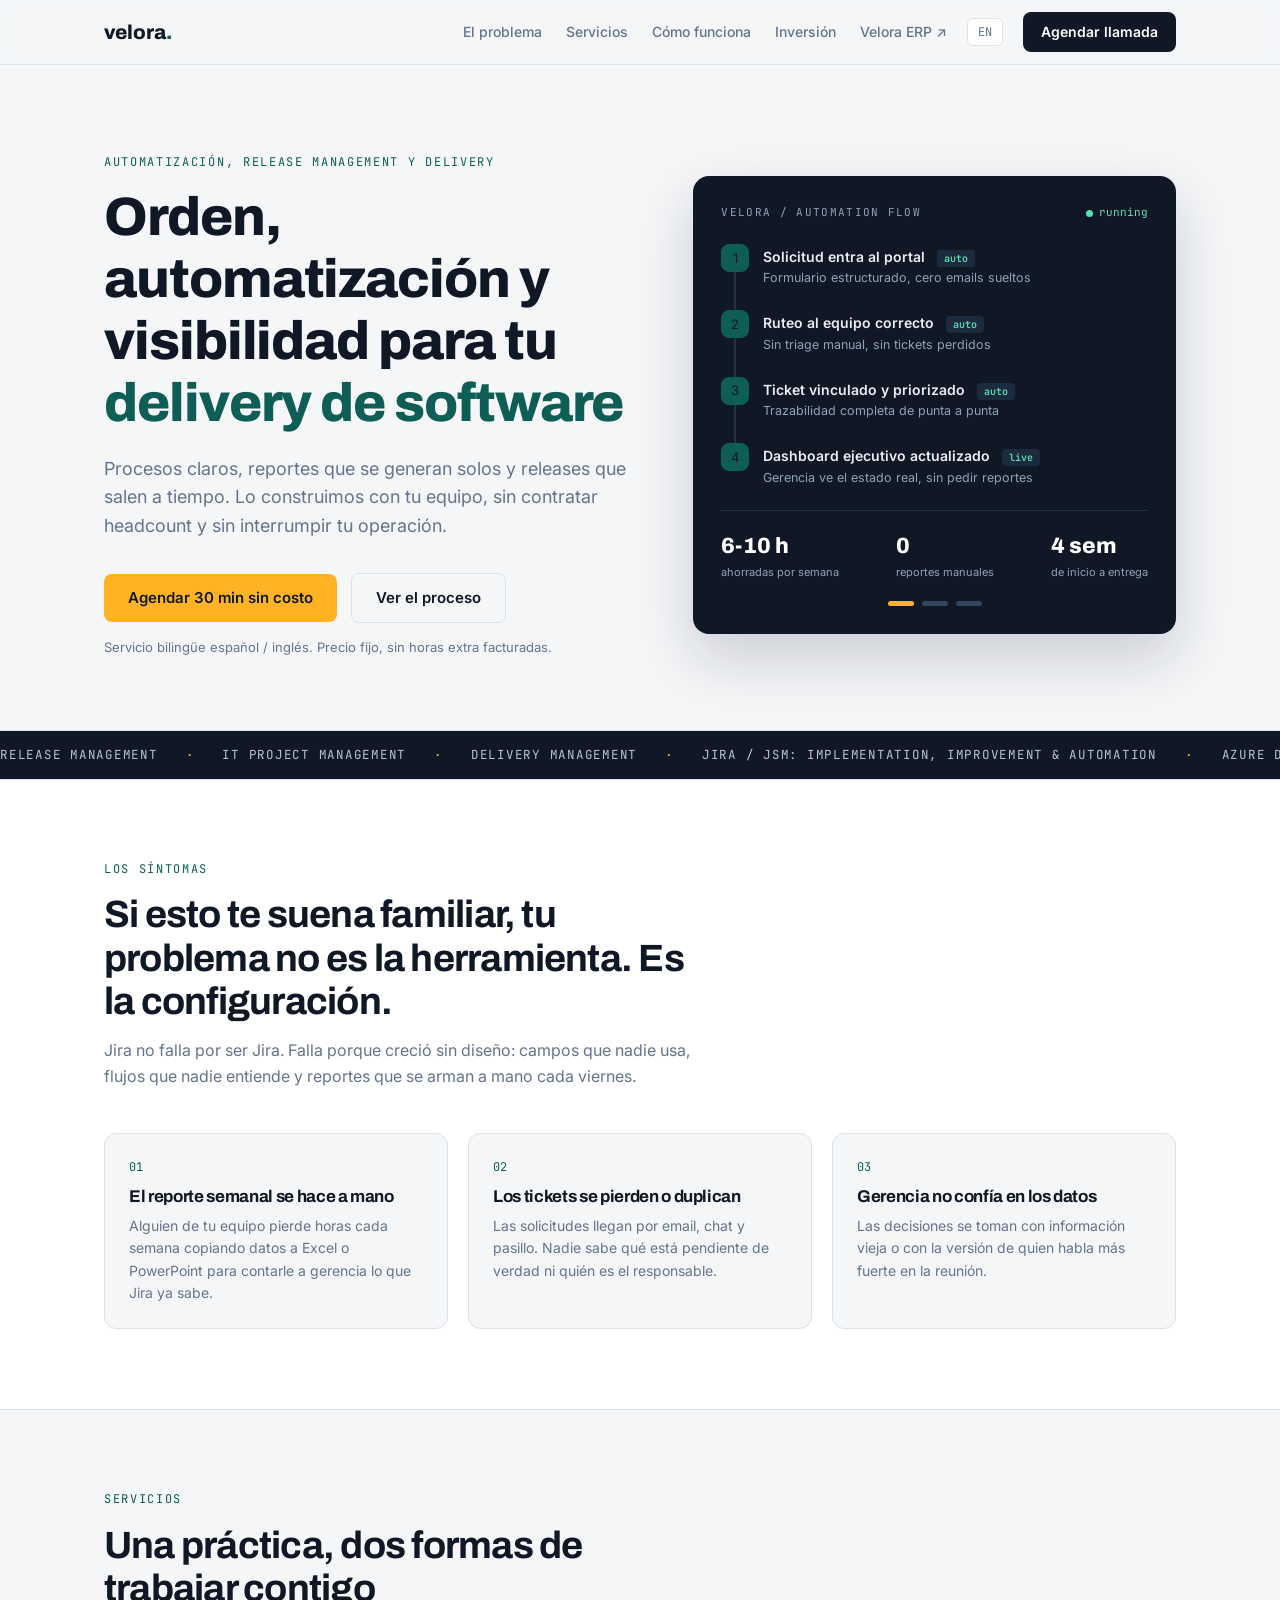
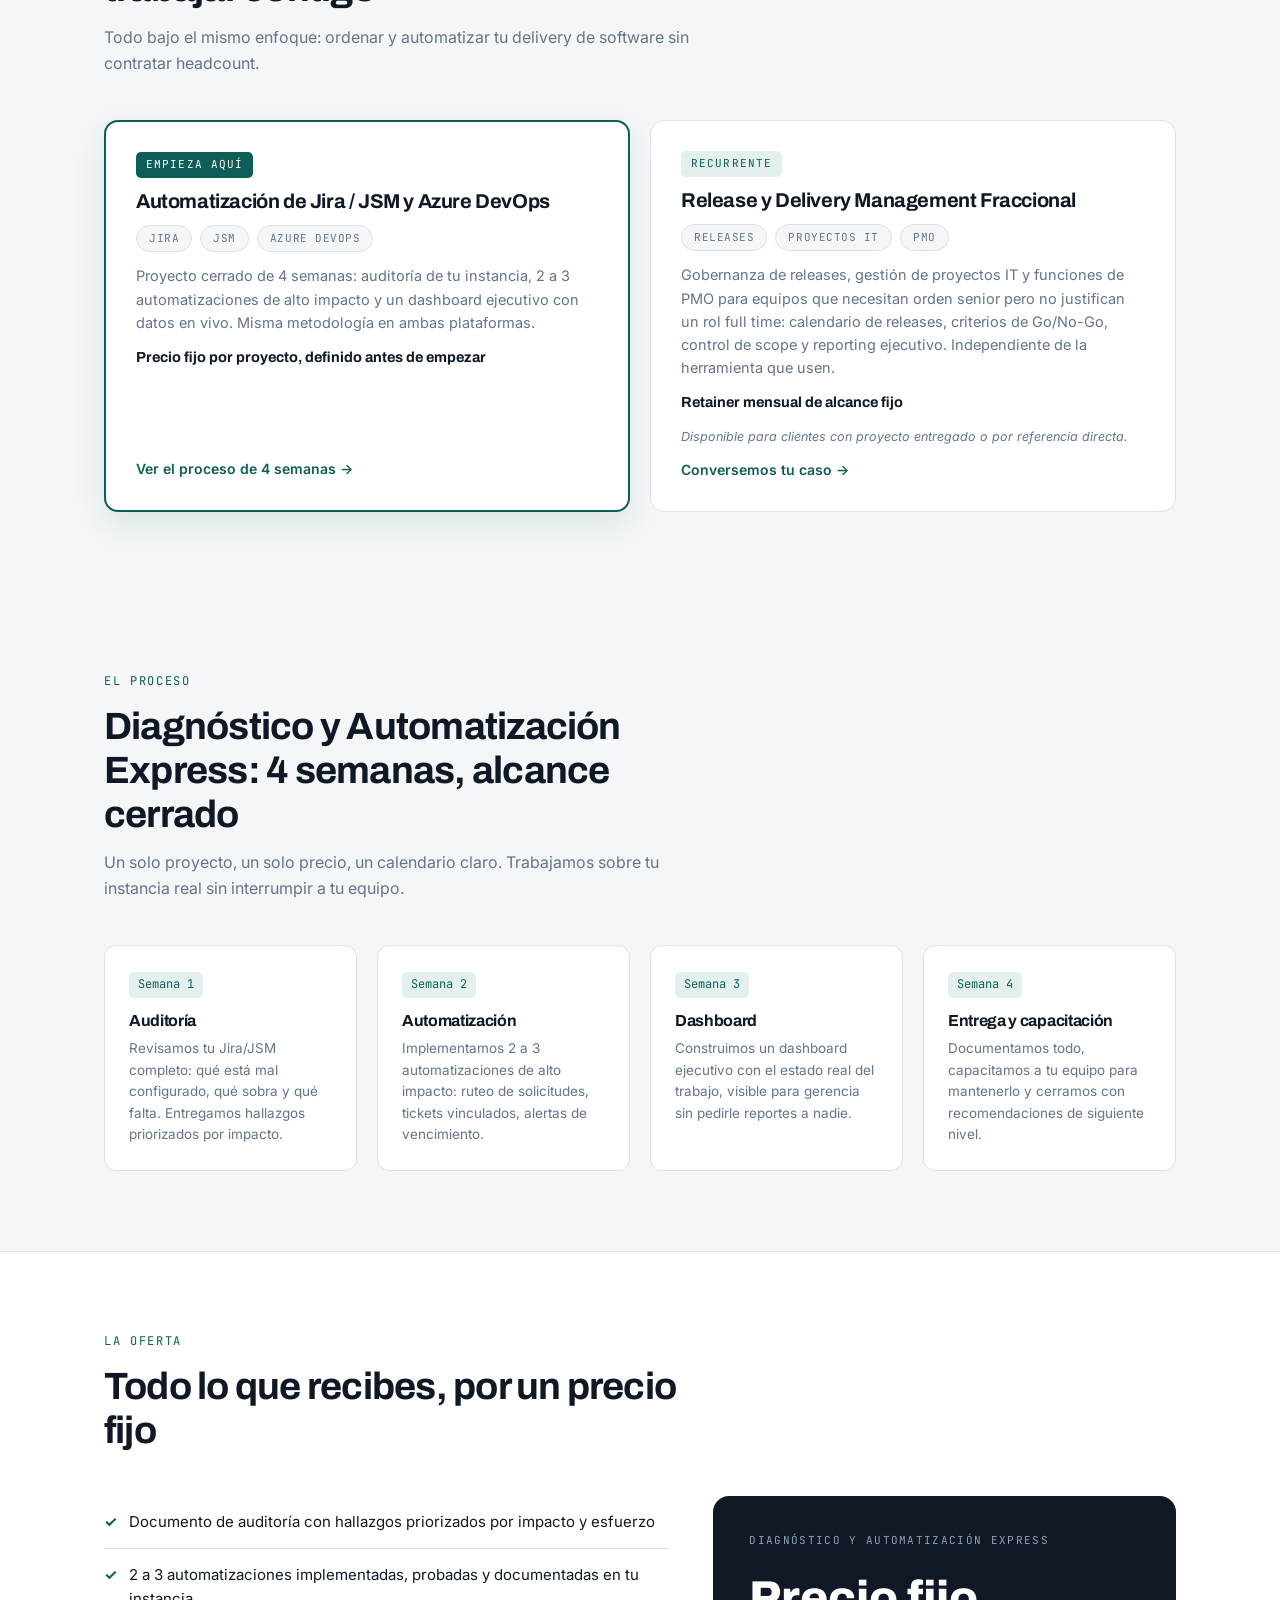
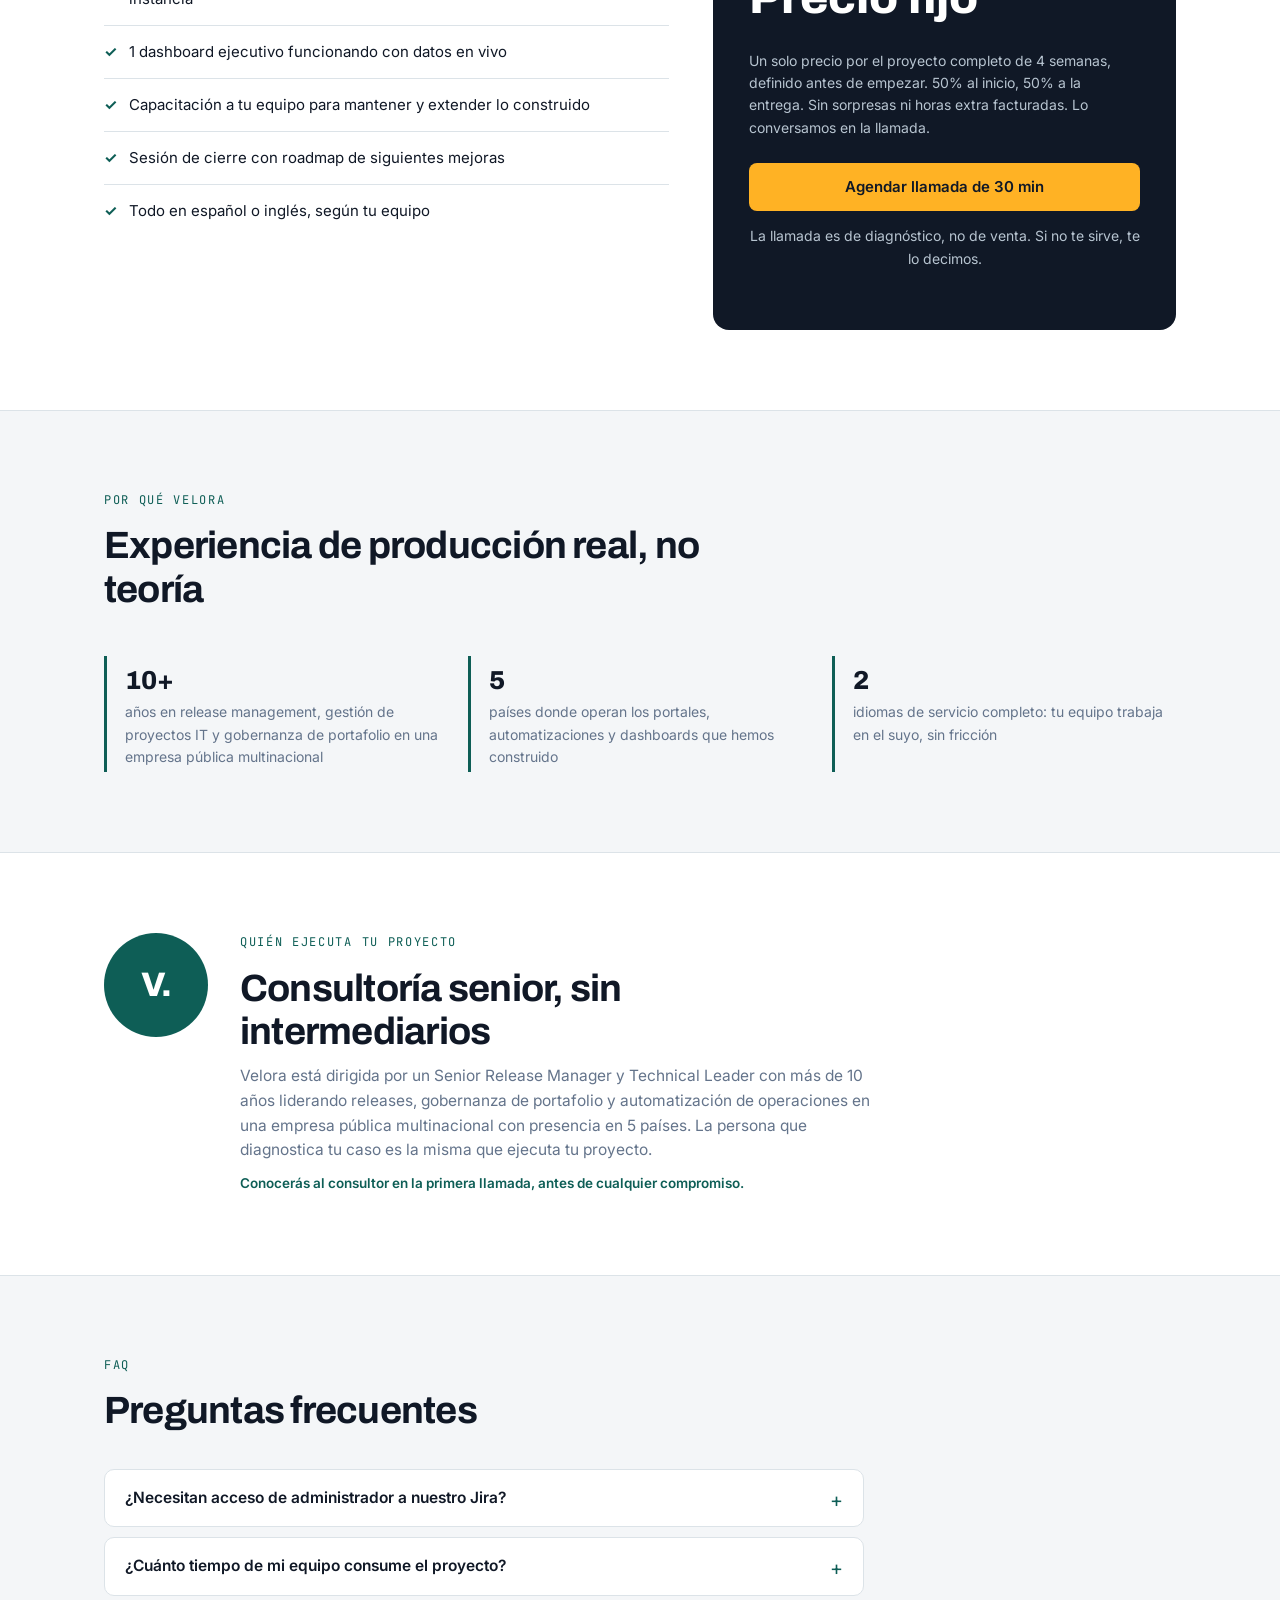
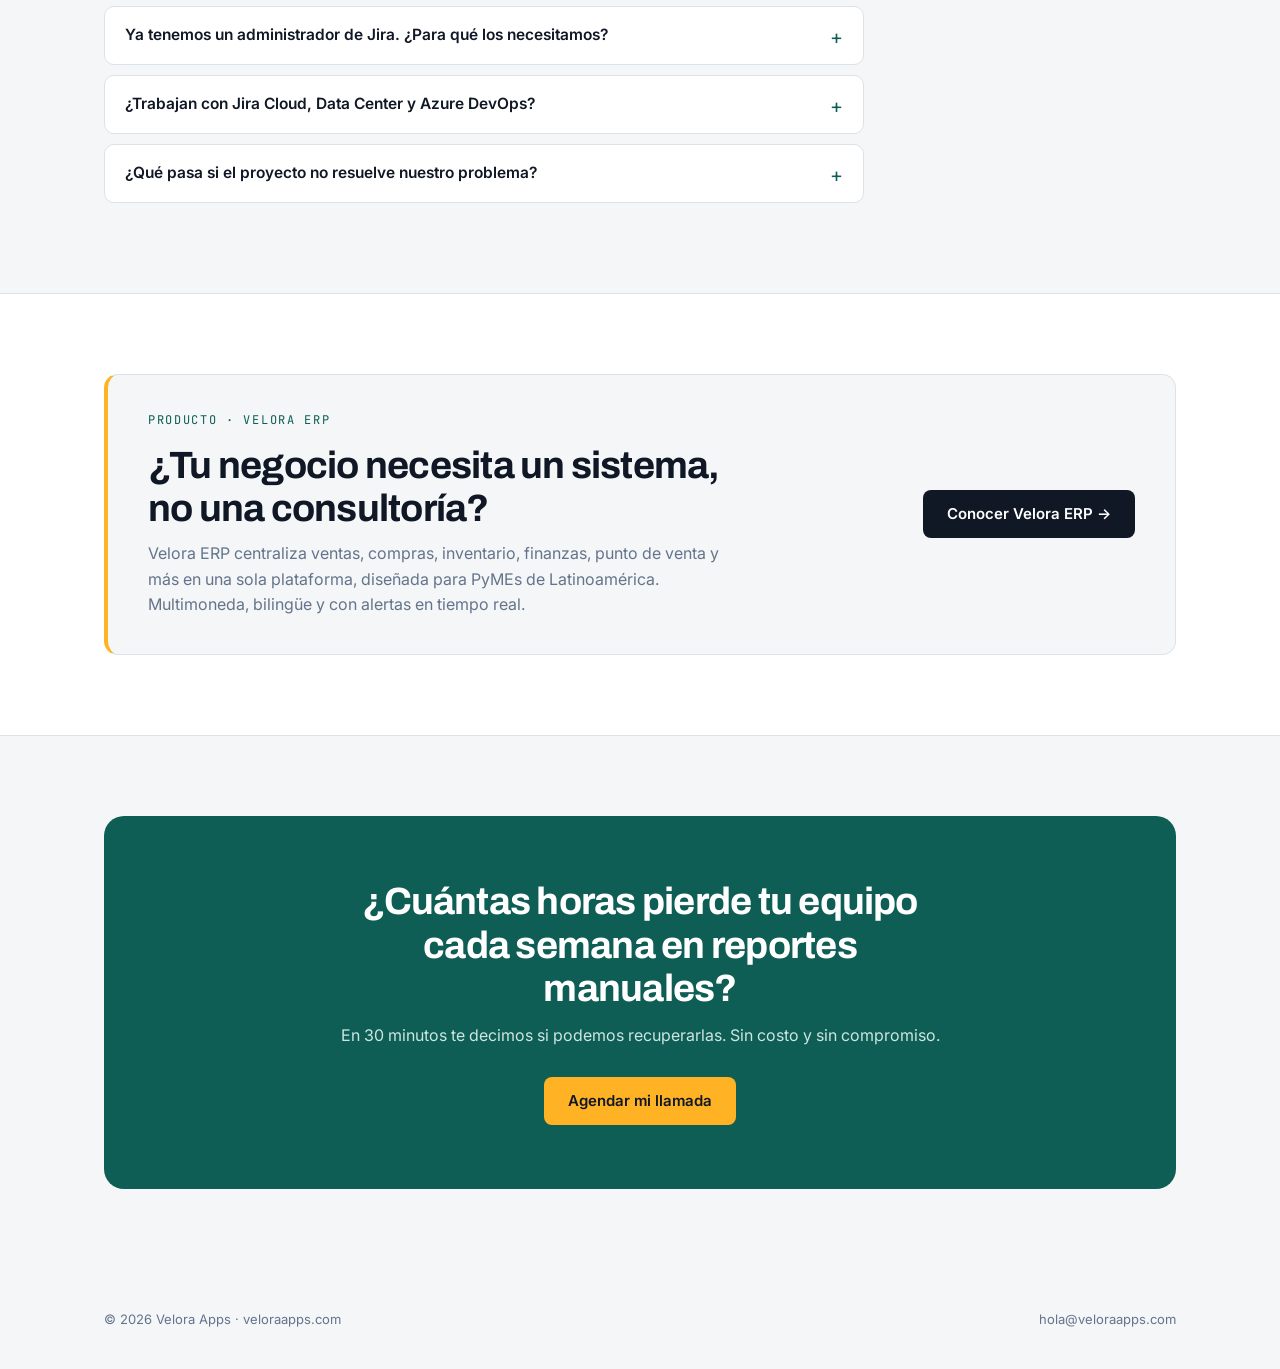
==== index.html @ a40e90ce "Add files via upload" ====
<!DOCTYPE html>
<html lang="es">
<head>
<meta charset="UTF-8">
<meta name="viewport" content="width=device-width, initial-scale=1.0">
<title>Velora Apps | Orden, automatización y visibilidad para tu delivery de software</title>
<meta name="description" content="Release management, gestión de proyectos IT y automatización sobre Jira/JSM y Azure DevOps. Proyectos de 4 semanas con precio fijo. Servicio bilingüe ES/EN.">
<link rel="canonical" href="https://www.veloraapps.com/">
<meta property="og:type" content="website">
<meta property="og:url" content="https://www.veloraapps.com/">
<meta property="og:title" content="Velora Apps | Orden y automatización para tu delivery de software">
<meta property="og:description" content="Automatización Jira/JSM, release management y visibilidad ejecutiva. Proyectos de 4 semanas con precio fijo. ES/EN.">
<meta property="og:image" content="https://www.veloraapps.com/og-image.png">
<meta name="twitter:card" content="summary_large_image">
<link rel="icon" href="data:image/svg+xml,%3Csvg xmlns='http://www.w3.org/2000/svg' viewBox='0 0 64 64'%3E%3Crect width='64' height='64' rx='14' fill='%230E5E56'/%3E%3Ctext x='32' y='44' font-family='Arial' font-size='36' font-weight='800' fill='white' text-anchor='middle'%3Ev%3C/text%3E%3C/svg%3E">
<!-- ANALYTICS: descomentar UNA opción antes de publicar -->
<!-- Opción A (GA4, gratis): <script async src="https://www.googletagmanager.com/gtag/js?id=G-XXXXXXX"></script><script>window.dataLayer=window.dataLayer||[];function gtag(){dataLayer.push(arguments);}gtag('js',new Date());gtag('config','G-XXXXXXX');</script> -->
<!-- Opción B (Plausible, privacidad): <script defer data-domain="veloraapps.com" src="https://plausible.io/js/script.js"></script> -->
<link rel="preconnect" href="https://fonts.googleapis.com">
<link href="https://fonts.googleapis.com/css2?family=Archivo:wght@600;700;800&family=Inter:wght@400;500;600&family=JetBrains+Mono:wght@400;500&display=swap" rel="stylesheet">
<style>
:root{
  --porcelain:#F4F6F8; --ink:#101826; --teal:#0E5E56; --teal-soft:#E4F0EE;
  --amber:#FFB224; --steel:#64748B; --line:#DCE3E8; --white:#FFFFFF;
}
*{margin:0;padding:0;box-sizing:border-box}
html{scroll-behavior:smooth}
body{font-family:'Inter',sans-serif;background:var(--porcelain);color:var(--ink);line-height:1.6;font-size:16px}
.mono{font-family:'JetBrains Mono',monospace}
h1,h2,h3{font-family:'Archivo',sans-serif;letter-spacing:-0.02em;line-height:1.15}
.wrap{max-width:1120px;margin:0 auto;padding:0 24px}
.eyebrow{font-family:'JetBrains Mono',monospace;font-size:12px;text-transform:uppercase;letter-spacing:.14em;color:var(--teal);display:block;margin-bottom:14px}
a:focus-visible,button:focus-visible{outline:3px solid var(--amber);outline-offset:2px}

/* NAV */
nav{position:sticky;top:0;background:rgba(244,246,248,.92);backdrop-filter:blur(8px);border-bottom:1px solid var(--line);z-index:50}
.nav-inner{display:flex;align-items:center;justify-content:space-between;height:64px}
.logo{font-family:'Archivo',sans-serif;font-weight:800;font-size:20px;color:var(--ink);text-decoration:none}
.logo span{color:var(--teal)}
.nav-right{display:flex;align-items:center;gap:20px}
.nav-links{display:flex;gap:24px}
.nav-links a{color:var(--steel);text-decoration:none;font-size:14px;font-weight:500}
.nav-links a:hover{color:var(--ink)}
.lang-toggle{border:1px solid var(--line);background:var(--white);border-radius:6px;padding:5px 10px;font-family:'JetBrains Mono',monospace;font-size:12px;cursor:pointer;color:var(--steel)}
.btn{display:inline-block;background:var(--ink);color:var(--white);padding:12px 24px;border-radius:8px;text-decoration:none;font-weight:600;font-size:15px;border:none;cursor:pointer;transition:transform .15s ease,background .15s ease}
.btn:hover{background:var(--teal);transform:translateY(-1px)}
.btn-amber{background:var(--amber);color:var(--ink)}
.btn-amber:hover{background:#e9a010;color:var(--ink)}
.btn-sm{padding:9px 18px;font-size:14px}

/* HERO */
.hero{padding:88px 0 72px}
.hero-grid{display:grid;grid-template-columns:1.05fr .95fr;gap:56px;align-items:center}
.hero h1{font-size:clamp(34px,4.6vw,54px);font-weight:800;margin-bottom:20px}
.hero h1 em{font-style:normal;color:var(--teal)}
.hero p.lead{font-size:18px;color:var(--steel);margin-bottom:32px;max-width:48ch}
.hero-ctas{display:flex;gap:14px;flex-wrap:wrap;align-items:center}
.hero-note{font-size:13px;color:var(--steel);margin-top:14px}

/* SIGNATURE FLOW PANEL */
.flow-panel{background:var(--ink);border-radius:16px;padding:28px;box-shadow:0 24px 60px rgba(16,24,38,.18)}
.flow-head{display:flex;justify-content:space-between;align-items:center;margin-bottom:22px}
.flow-title{font-family:'JetBrains Mono',monospace;font-size:11px;letter-spacing:.12em;text-transform:uppercase;color:#8FA3B8}
.flow-live{font-family:'JetBrains Mono',monospace;font-size:11px;color:#5EDCB1;display:flex;align-items:center;gap:6px}
.dot{width:7px;height:7px;border-radius:50%;background:#5EDCB1;animation:pulse 2s infinite}
@keyframes pulse{0%,100%{opacity:1}50%{opacity:.3}}
.flow-steps{display:flex;flex-direction:column;gap:0}
.fstep{display:flex;align-items:flex-start;gap:14px;position:relative;padding-bottom:22px}
.fstep:last-child{padding-bottom:0}
.fstep::before{content:"";position:absolute;left:13px;top:28px;bottom:0;width:2px;background:#243247}
.fstep:last-child::before{display:none}
.fnode{width:28px;height:28px;border-radius:8px;background:#1C2A3E;border:1px solid #33465F;display:flex;align-items:center;justify-content:center;flex-shrink:0;font-size:13px;position:relative;z-index:1}
.fstep.active .fnode{background:var(--teal);border-color:var(--teal)}
.fbody{padding-top:2px}
.flabel{font-size:14px;font-weight:600;color:#E8EEF4}
.fdesc{font-size:12.5px;color:#8FA3B8}
.ftag{font-family:'JetBrains Mono',monospace;font-size:10px;background:#1C2A3E;color:#5EDCB1;border-radius:4px;padding:2px 7px;margin-left:8px}
.fstep{opacity:1}
.slide{display:none;animation:fadeIn .45s ease}
.slide.active{display:block}
@keyframes fadeIn{from{opacity:0;transform:translateY(6px)}to{opacity:1;transform:none}}
.car-dots{display:flex;gap:8px;justify-content:center;margin-top:20px}
.car-dot{width:26px;height:5px;border-radius:3px;background:#33465F;border:none;cursor:pointer;padding:0;transition:background .2s}
.car-dot.active{background:var(--amber)}
.flow-metric{margin-top:22px;padding-top:18px;border-top:1px solid #243247;display:flex;justify-content:space-between}
.fm-num{font-family:'Archivo',sans-serif;font-weight:800;font-size:22px;color:#fff}
.fm-lab{font-size:11px;color:#8FA3B8}

/* CAPABILITIES STRIP */
.cap-strip{background:var(--ink);overflow:hidden;padding:14px 0;border-top:1px solid var(--line)}
.cap-track{display:flex;gap:28px;white-space:nowrap;width:max-content;animation:capScroll 40s linear infinite;font-family:'JetBrains Mono',monospace;font-size:12.5px;letter-spacing:.06em;color:#B7C4D0;text-transform:uppercase}
.cap-strip:hover .cap-track{animation-play-state:paused}
.cap-sep{color:var(--amber)}
@keyframes capScroll{from{transform:translateX(0)}to{transform:translateX(-50%)}}
@media(prefers-reduced-motion:reduce){
  .cap-track{animation:none;flex-wrap:wrap;white-space:normal;width:auto;justify-content:center;padding:0 24px}
}

/* SYMPTOMS */
.section{padding:80px 0}
.section-alt{background:var(--white);border-top:1px solid var(--line);border-bottom:1px solid var(--line)}
.section h2{font-size:clamp(26px,3.4vw,38px);font-weight:700;margin-bottom:14px;max-width:26ch}
.section .sub{color:var(--steel);max-width:60ch;margin-bottom:44px}
.sym-grid{display:grid;grid-template-columns:repeat(3,1fr);gap:20px}
.sym{background:var(--porcelain);border:1px solid var(--line);border-radius:12px;padding:24px}
.section-alt .sym{background:var(--porcelain)}
.sym .mono{font-size:12px;color:var(--teal);display:block;margin-bottom:10px}
.sym h3{font-size:17px;margin-bottom:8px}
.sym p{font-size:14px;color:var(--steel)}

/* SERVICES */
.svc-grid{display:grid;grid-template-columns:1fr 1fr;gap:20px}
.svc{background:var(--white);border:1px solid var(--line);border-radius:14px;padding:30px;display:flex;flex-direction:column;gap:12px}
.svc-featured{border:2px solid var(--teal);box-shadow:0 12px 32px rgba(14,94,86,.10)}
.svc-badge{font-family:'JetBrains Mono',monospace;font-size:11px;letter-spacing:.1em;text-transform:uppercase;background:var(--teal);color:#fff;border-radius:5px;padding:4px 10px;align-self:flex-start}
.svc-badge-alt{background:var(--teal-soft);color:var(--teal)}
.svc h3{font-size:20px}
.svc p{font-size:14.5px;color:var(--steel)}
.svc-price{font-family:'Archivo',sans-serif;font-weight:700;font-size:18px;color:var(--ink)!important}
.svc-chips{display:flex;gap:8px;flex-wrap:wrap}
.chip{font-family:'JetBrains Mono',monospace;font-size:11px;letter-spacing:.05em;text-transform:uppercase;border:1px solid var(--line);background:var(--porcelain);color:var(--steel);border-radius:100px;padding:4px 12px}
.svc-link{color:var(--teal);font-weight:600;font-size:14px;text-decoration:none;margin-top:auto}
.svc-link:hover{text-decoration:underline}
.svc-note{font-size:12.5px!important;font-style:italic}

/* PROCESS */
.weeks{display:grid;grid-template-columns:repeat(4,1fr);gap:20px}
.week{background:var(--white);border:1px solid var(--line);border-radius:12px;padding:24px;position:relative}
.wk-num{font-family:'JetBrains Mono',monospace;font-size:12px;color:var(--teal);background:var(--teal-soft);border-radius:5px;padding:3px 9px;display:inline-block;margin-bottom:14px}
.week h3{font-size:16px;margin-bottom:8px}
.week p{font-size:13.5px;color:var(--steel)}

/* DELIVERABLES + PRICE */
.offer-grid{display:grid;grid-template-columns:1.1fr .9fr;gap:44px;align-items:start}
.dlist{list-style:none}
.dlist li{display:flex;gap:12px;padding:14px 0;border-bottom:1px solid var(--line);font-size:15px}
.dlist li:last-child{border-bottom:none}
.check{color:var(--teal);font-weight:700;flex-shrink:0}
.price-card{background:var(--ink);color:#E8EEF4;border-radius:16px;padding:36px;position:sticky;top:90px}
.price-card .mono{font-size:11px;letter-spacing:.12em;text-transform:uppercase;color:#8FA3B8;display:block;margin-bottom:12px}
.price{font-family:'Archivo',sans-serif;font-size:46px;font-weight:800;color:#fff}
.price small{font-size:16px;font-weight:600;color:#8FA3B8}
.price-card p{font-size:14px;color:#B7C4D0;margin:14px 0 24px}
.price-card .btn{width:100%;text-align:center}
.guarantee{font-size:12.5px;color:#8FA3B8;margin-top:14px;text-align:center}

/* CRED */
.cred{display:grid;grid-template-columns:repeat(3,1fr);gap:20px}
.cred-item{border-left:3px solid var(--teal);padding:4px 0 4px 18px}
.cred-item .fm-num{color:var(--ink);font-size:26px}
.cred-item p{font-size:14px;color:var(--steel)}

/* CTA */
.cta-final{background:var(--teal);color:#fff;border-radius:20px;padding:64px 48px;text-align:center}
.cta-final h2{color:#fff;margin:0 auto 12px}
.cta-final p{color:#CDE6E1;margin-bottom:28px}

/* FOUNDER */
.founder{display:flex;gap:32px;align-items:flex-start}
.founder-avatar{width:104px;height:104px;border-radius:50%;background:var(--teal);color:#fff;display:flex;align-items:center;justify-content:center;font-family:'Archivo',sans-serif;font-weight:800;font-size:34px;flex-shrink:0}
.founder-bio{color:var(--steel);max-width:64ch;font-size:15.5px}
.founder-note{margin-top:10px;font-size:13.5px;color:var(--teal);font-weight:600}

/* FAQ */
.faq-list{margin-top:36px;max-width:760px}
.faq-item{background:var(--white);border:1px solid var(--line);border-radius:10px;margin-bottom:10px;padding:0 20px}
.faq-item summary{cursor:pointer;font-weight:600;font-size:15.5px;padding:16px 0;list-style:none;position:relative;padding-right:28px}
.faq-item summary::after{content:"+";position:absolute;right:0;top:14px;font-size:20px;color:var(--teal);font-weight:400}
.faq-item[open] summary::after{content:"−"}
.faq-item p{font-size:14.5px;color:var(--steel);padding-bottom:16px}

/* ERP CROSS-PROMO */
.erp-band{display:flex;align-items:center;justify-content:space-between;gap:36px;background:var(--porcelain);border:1px solid var(--line);border-left:4px solid var(--amber);border-radius:14px;padding:36px 40px}
.erp-band .btn{flex-shrink:0}
@media(max-width:860px){.erp-band{flex-direction:column;align-items:flex-start}}

/* FOOTER */
footer{padding:40px 0;color:var(--steel);font-size:13px}
.foot-inner{display:flex;justify-content:space-between;flex-wrap:wrap;gap:12px}

@media(max-width:860px){
  .hero-grid,.offer-grid{grid-template-columns:1fr}
  .sym-grid,.weeks,.cred,.svc-grid{grid-template-columns:1fr}
  .founder{flex-direction:column}
  .nav-links{display:none}
  .price-card{position:static}
  .hero{padding:56px 0 48px}
  .section{padding:56px 0}
}
@media(prefers-reduced-motion:reduce){
  *{animation:none!important;transition:none!important}
  .fstep{opacity:1}
}
</style>
</head>
<body>

<nav>
  <div class="wrap nav-inner">
    <a class="logo" href="#">velora<span>.</span></a>
    <div class="nav-right">
      <div class="nav-links">
        <a href="#problema" data-i18n="nav1">El problema</a>
        <a href="#servicios" data-i18n="nav0">Servicios</a>
        <a href="#proceso" data-i18n="nav2">Cómo funciona</a>
        <a href="#precio" data-i18n="nav3">Inversión</a>
        <a href="/erp" data-i18n="navErp">Velora ERP ↗</a>
      </div>
      <button class="lang-toggle" id="langBtn" aria-label="Switch language">EN</button>
      <a href="#precio" class="btn btn-sm" data-i18n="navCta">Agendar llamada</a>
    </div>
  </div>
</nav>

<header class="hero">
  <div class="wrap hero-grid">
    <div>
      <span class="eyebrow" data-i18n="heroEyebrow">Automatización, release management y delivery</span>
      <h1 data-i18n="heroH1">Orden, automatización y visibilidad para tu <em>delivery de software</em></h1>
      <p class="lead" data-i18n="heroLead">Procesos claros, reportes que se generan solos y releases que salen a tiempo. Lo construimos con tu equipo, sin contratar headcount y sin interrumpir tu operación.</p>
      <div class="hero-ctas">
        <a href="#precio" class="btn btn-amber" data-i18n="heroCta1">Agendar 30 min sin costo</a>
        <a href="#proceso" class="btn" style="background:transparent;color:var(--ink);border:1px solid var(--line)" data-i18n="heroCta2">Ver el proceso</a>
      </div>
      <p class="hero-note" data-i18n="heroNote">Servicio bilingüe español / inglés. Precio fijo, sin horas extra facturadas.</p>
    </div>

    <div class="flow-panel" role="region" aria-label="Lo que construimos">
      <div class="slide active" id="slide0">
        <div class="flow-head">
          <span class="flow-title">velora / automation flow</span>
          <span class="flow-live"><span class="dot"></span>running</span>
        </div>
        <div class="flow-steps">
          <div class="fstep active"><div class="fnode">1</div><div class="fbody"><div class="flabel"><span data-i18n="f1l">Solicitud entra al portal</span> <span class="ftag">auto</span></div><div class="fdesc" data-i18n="f1d">Formulario estructurado, cero emails sueltos</div></div></div>
          <div class="fstep active"><div class="fnode">2</div><div class="fbody"><div class="flabel"><span data-i18n="f2l">Ruteo al equipo correcto</span> <span class="ftag">auto</span></div><div class="fdesc" data-i18n="f2d">Sin triage manual, sin tickets perdidos</div></div></div>
          <div class="fstep active"><div class="fnode">3</div><div class="fbody"><div class="flabel"><span data-i18n="f3l">Ticket vinculado y priorizado</span> <span class="ftag">auto</span></div><div class="fdesc" data-i18n="f3d">Trazabilidad completa de punta a punta</div></div></div>
          <div class="fstep active"><div class="fnode">4</div><div class="fbody"><div class="flabel"><span data-i18n="f4l">Dashboard ejecutivo actualizado</span> <span class="ftag">live</span></div><div class="fdesc" data-i18n="f4d">Gerencia ve el estado real, sin pedir reportes</div></div></div>
        </div>
        <div class="flow-metric">
          <div><div class="fm-num">6-10 h</div><div class="fm-lab" data-i18n="m1l">ahorradas por semana</div></div>
          <div><div class="fm-num">0</div><div class="fm-lab" data-i18n="m2l">reportes manuales</div></div>
          <div><div class="fm-num">4 sem</div><div class="fm-lab" data-i18n="m3l">de inicio a entrega</div></div>
        </div>
      </div>

      <div class="slide" id="slide1">
        <div class="flow-head">
          <span class="flow-title">velora / release governance</span>
          <span class="flow-live"><span class="dot"></span>on track</span>
        </div>
        <div class="flow-steps">
          <div class="fstep active"><div class="fnode">1</div><div class="fbody"><div class="flabel"><span data-i18n="g1l">Calendario de releases definido</span> <span class="ftag">plan</span></div><div class="fdesc" data-i18n="g1d">Major, minor y hotfix con fechas claras</div></div></div>
          <div class="fstep active"><div class="fnode">2</div><div class="fbody"><div class="flabel"><span data-i18n="g2l">Criterios de Go/No-Go</span> <span class="ftag">gate</span></div><div class="fdesc" data-i18n="g2d">Decisiones con datos, no con presión</div></div></div>
          <div class="fstep active"><div class="fnode">3</div><div class="fbody"><div class="flabel"><span data-i18n="g3l">Scope bajo control</span> <span class="ftag">scope</span></div><div class="fdesc" data-i18n="g3d">Cut-off respetado, excepciones gestionadas</div></div></div>
          <div class="fstep active"><div class="fnode">4</div><div class="fbody"><div class="flabel"><span data-i18n="g4l">Rollout coordinado</span> <span class="ftag">ship</span></div><div class="fdesc" data-i18n="g4d">Piloto, despliegue y rollback previstos</div></div></div>
        </div>
        <div class="flow-metric">
          <div><div class="fm-num">1</div><div class="fm-lab" data-i18n="gm1">calendario único de releases</div></div>
          <div><div class="fm-num">0</div><div class="fm-lab" data-i18n="gm2">sorpresas en producción</div></div>
          <div><div class="fm-num">100%</div><div class="fm-lab" data-i18n="gm3">trazabilidad de scope</div></div>
        </div>
      </div>

      <div class="slide" id="slide2">
        <div class="flow-head">
          <span class="flow-title">velora / executive visibility</span>
          <span class="flow-live"><span class="dot"></span>live</span>
        </div>
        <div class="flow-steps">
          <div class="fstep active"><div class="fnode">1</div><div class="fbody"><div class="flabel"><span data-i18n="v1l">Datos en vivo desde Jira</span> <span class="ftag">live</span></div><div class="fdesc" data-i18n="v1d">Sin exportar, sin copiar y pegar</div></div></div>
          <div class="fstep active"><div class="fnode">2</div><div class="fbody"><div class="flabel"><span data-i18n="v2l">Dashboard para gerencia</span> <span class="ftag">auto</span></div><div class="fdesc" data-i18n="v2d">Estado real, disponible siempre</div></div></div>
          <div class="fstep active"><div class="fnode">3</div><div class="fbody"><div class="flabel"><span data-i18n="v3l">Reporte semanal autogenerado</span> <span class="ftag">auto</span></div><div class="fdesc" data-i18n="v3d">Nadie arma slides el viernes</div></div></div>
          <div class="fstep active"><div class="fnode">4</div><div class="fbody"><div class="flabel"><span data-i18n="v4l">Decisiones con información real</span> <span class="ftag">team</span></div><div class="fdesc" data-i18n="v4d">Una sola fuente de verdad para todos</div></div></div>
        </div>
        <div class="flow-metric">
          <div><div class="fm-num">0</div><div class="fm-lab" data-i18n="vm1">reportes manuales</div></div>
          <div><div class="fm-num">1</div><div class="fm-lab" data-i18n="vm2">fuente de verdad</div></div>
          <div><div class="fm-num">24/7</div><div class="fm-lab" data-i18n="vm3">visibilidad</div></div>
        </div>
      </div>

      <div class="car-dots" role="tablist" aria-label="Cambiar panel">
        <button class="car-dot active" data-slide="0" aria-label="Automatización"></button>
        <button class="car-dot" data-slide="1" aria-label="Release governance"></button>
        <button class="car-dot" data-slide="2" aria-label="Visibilidad ejecutiva"></button>
      </div>
    </div>
  </div>
</header>

<div class="cap-strip" aria-label="Áreas de práctica">
  <div class="cap-track">
    <span>Release Management</span><span class="cap-sep">·</span>
    <span>IT Project Management</span><span class="cap-sep">·</span>
    <span>Delivery Management</span><span class="cap-sep">·</span>
    <span>Jira / JSM: Implementation, Improvement &amp; Automation</span><span class="cap-sep">·</span>
    <span>Azure DevOps: Implementation, Improvement &amp; Automation</span><span class="cap-sep">·</span>
    <span>Executive Dashboards</span><span class="cap-sep">·</span>
    <span>Fractional PMO</span><span class="cap-sep">·</span>
    <span>Release Management</span><span class="cap-sep">·</span>
    <span>IT Project Management</span><span class="cap-sep">·</span>
    <span>Delivery Management</span><span class="cap-sep">·</span>
    <span>Jira / JSM: Implementation, Improvement &amp; Automation</span><span class="cap-sep">·</span>
    <span>Azure DevOps: Implementation, Improvement &amp; Automation</span><span class="cap-sep">·</span>
    <span>Executive Dashboards</span><span class="cap-sep">·</span>
    <span>Fractional PMO</span><span class="cap-sep">·</span>
  </div>
</div>

<section class="section section-alt" id="problema">
  <div class="wrap">
    <span class="eyebrow" data-i18n="symEyebrow">Los síntomas</span>
    <h2 data-i18n="symH2">Si esto te suena familiar, tu problema no es la herramienta. Es la configuración.</h2>
    <p class="sub" data-i18n="symSub">Jira no falla por ser Jira. Falla porque creció sin diseño: campos que nadie usa, flujos que nadie entiende y reportes que se arman a mano cada viernes.</p>
    <div class="sym-grid">
      <div class="sym"><span class="mono">01</span><h3 data-i18n="sym1h">El reporte semanal se hace a mano</h3><p data-i18n="sym1p">Alguien de tu equipo pierde horas cada semana copiando datos a Excel o PowerPoint para contarle a gerencia lo que Jira ya sabe.</p></div>
      <div class="sym"><span class="mono">02</span><h3 data-i18n="sym2h">Los tickets se pierden o duplican</h3><p data-i18n="sym2p">Las solicitudes llegan por email, chat y pasillo. Nadie sabe qué está pendiente de verdad ni quién es el responsable.</p></div>
      <div class="sym"><span class="mono">03</span><h3 data-i18n="sym3h">Gerencia no confía en los datos</h3><p data-i18n="sym3p">Las decisiones se toman con información vieja o con la versión de quien habla más fuerte en la reunión.</p></div>
    </div>
  </div>
</section>

<section class="section" id="servicios">
  <div class="wrap">
    <span class="eyebrow" data-i18n="svEyebrow">Servicios</span>
    <h2 data-i18n="svH2">Una práctica, dos formas de trabajar contigo</h2>
    <p class="sub" data-i18n="svSub">Todo bajo el mismo enfoque: ordenar y automatizar tu delivery de software sin contratar headcount.</p>
    <div class="svc-grid">
      <div class="svc svc-featured">
        <span class="svc-badge" data-i18n="sv1b">Empieza aquí</span>
        <h3 data-i18n="sv1h">Automatización de Jira / JSM y Azure DevOps</h3>
        <div class="svc-chips"><span class="chip">Jira</span><span class="chip">JSM</span><span class="chip">Azure DevOps</span></div>
        <p data-i18n="sv1p">Proyecto cerrado de 4 semanas: auditoría de tu instancia, 2 a 3 automatizaciones de alto impacto y un dashboard ejecutivo con datos en vivo. Misma metodología en ambas plataformas.</p>
        <p class="svc-price" data-i18n="sv1pr">Precio fijo por proyecto, definido antes de empezar</p>
        <a href="#proceso" class="svc-link" data-i18n="sv1l">Ver el proceso de 4 semanas →</a>
      </div>
      <div class="svc">
        <span class="svc-badge svc-badge-alt" data-i18n="sv2b">Recurrente</span>
        <h3 data-i18n="sv2h">Release y Delivery Management Fraccional</h3>
        <div class="svc-chips"><span class="chip" data-i18n="ch1">Releases</span><span class="chip" data-i18n="ch2">Proyectos IT</span><span class="chip">PMO</span></div>
        <p data-i18n="sv2p">Gobernanza de releases, gestión de proyectos IT y funciones de PMO para equipos que necesitan orden senior pero no justifican un rol full time: calendario de releases, criterios de Go/No-Go, control de scope y reporting ejecutivo. Independiente de la herramienta que usen.</p>
        <p class="svc-price" data-i18n="sv2pr">Retainer mensual de alcance fijo</p>
        <p class="svc-note" data-i18n="sv2n">Disponible para clientes con proyecto entregado o por referencia directa.</p>
        <a href="#precio" class="svc-link" data-i18n="sv2l">Conversemos tu caso →</a>
      </div>
    </div>
  </div>
</section>

<section class="section" id="proceso">
  <div class="wrap">
    <span class="eyebrow" data-i18n="prEyebrow">El proceso</span>
    <h2 data-i18n="prH2">Diagnóstico y Automatización Express: 4 semanas, alcance cerrado</h2>
    <p class="sub" data-i18n="prSub">Un solo proyecto, un solo precio, un calendario claro. Trabajamos sobre tu instancia real sin interrumpir a tu equipo.</p>
    <div class="weeks">
      <div class="week"><span class="wk-num" data-i18n="wk1n">Semana 1</span><h3 data-i18n="wk1h">Auditoría</h3><p data-i18n="wk1p">Revisamos tu Jira/JSM completo: qué está mal configurado, qué sobra y qué falta. Entregamos hallazgos priorizados por impacto.</p></div>
      <div class="week"><span class="wk-num" data-i18n="wk2n">Semana 2</span><h3 data-i18n="wk2h">Automatización</h3><p data-i18n="wk2p">Implementamos 2 a 3 automatizaciones de alto impacto: ruteo de solicitudes, tickets vinculados, alertas de vencimiento.</p></div>
      <div class="week"><span class="wk-num" data-i18n="wk3n">Semana 3</span><h3 data-i18n="wk3h">Dashboard</h3><p data-i18n="wk3p">Construimos un dashboard ejecutivo con el estado real del trabajo, visible para gerencia sin pedirle reportes a nadie.</p></div>
      <div class="week"><span class="wk-num" data-i18n="wk4n">Semana 4</span><h3 data-i18n="wk4h">Entrega y capacitación</h3><p data-i18n="wk4p">Documentamos todo, capacitamos a tu equipo para mantenerlo y cerramos con recomendaciones de siguiente nivel.</p></div>
    </div>
  </div>
</section>

<section class="section section-alt" id="precio">
  <div class="wrap">
    <span class="eyebrow" data-i18n="ofEyebrow">La oferta</span>
    <h2 data-i18n="ofH2">Todo lo que recibes, por un precio fijo</h2>
    <div class="offer-grid" style="margin-top:44px">
      <ul class="dlist">
        <li><span class="check">✓</span><span data-i18n="d1">Documento de auditoría con hallazgos priorizados por impacto y esfuerzo</span></li>
        <li><span class="check">✓</span><span data-i18n="d2">2 a 3 automatizaciones implementadas, probadas y documentadas en tu instancia</span></li>
        <li><span class="check">✓</span><span data-i18n="d3">1 dashboard ejecutivo funcionando con datos en vivo</span></li>
        <li><span class="check">✓</span><span data-i18n="d4">Capacitación a tu equipo para mantener y extender lo construido</span></li>
        <li><span class="check">✓</span><span data-i18n="d5">Sesión de cierre con roadmap de siguientes mejoras</span></li>
        <li><span class="check">✓</span><span data-i18n="d6">Todo en español o inglés, según tu equipo</span></li>
      </ul>
      <div class="price-card">
        <span class="mono" data-i18n="pcLabel">Diagnóstico y Automatización Express</span>
        <div class="price" data-i18n="pcPrice">Precio fijo</div>
        <p data-i18n="pcDesc">Un solo precio por el proyecto completo de 4 semanas, definido antes de empezar. 50% al inicio, 50% a la entrega. Sin sorpresas ni horas extra facturadas. Lo conversamos en la llamada.</p>
        <a href="#" class="btn btn-amber" data-i18n="pcCta">Agendar llamada de 30 min</a>
        <p class="guarantee" data-i18n="pcNote">La llamada es de diagnóstico, no de venta. Si no te sirve, te lo decimos.</p>
      </div>
    </div>
  </div>
</section>

<section class="section">
  <div class="wrap">
    <span class="eyebrow" data-i18n="crEyebrow">Por qué Velora</span>
    <h2 data-i18n="crH2">Experiencia de producción real, no teoría</h2>
    <div class="cred" style="margin-top:44px">
      <div class="cred-item"><div class="fm-num">10+</div><p data-i18n="cr1">años en release management, gestión de proyectos IT y gobernanza de portafolio en una empresa pública multinacional</p></div>
      <div class="cred-item"><div class="fm-num">5</div><p data-i18n="cr2">países donde operan los portales, automatizaciones y dashboards que hemos construido</p></div>
      <div class="cred-item"><div class="fm-num">2</div><p data-i18n="cr3">idiomas de servicio completo: tu equipo trabaja en el suyo, sin fricción</p></div>
    </div>
  </div>
</section>

<section class="section section-alt" id="fundador">
  <div class="wrap">
    <div class="founder">
      <div class="founder-avatar" aria-hidden="true">V.</div>
      <div>
        <span class="eyebrow" data-i18n="fdEyebrow">Quién ejecuta tu proyecto</span>
        <h2 style="margin-bottom:10px" data-i18n="fdName">Consultoría senior, sin intermediarios</h2>
        <p class="founder-bio" data-i18n="fdBio">Velora está dirigida por un Senior Release Manager y Technical Leader con más de 10 años liderando releases, gobernanza de portafolio y automatización de operaciones en una empresa pública multinacional con presencia en 5 países. La persona que diagnostica tu caso es la misma que ejecuta tu proyecto.</p>
        <p class="founder-note" data-i18n="fdNote">Conocerás al consultor en la primera llamada, antes de cualquier compromiso.</p>
      </div>
    </div>
  </div>
</section>

<section class="section" id="faq">
  <div class="wrap">
    <span class="eyebrow">FAQ</span>
    <h2 data-i18n="fqH2">Preguntas frecuentes</h2>
    <div class="faq-list">
      <details class="faq-item">
        <summary data-i18n="q1">¿Necesitan acceso de administrador a nuestro Jira?</summary>
        <p data-i18n="a1">Para implementar automatizaciones, sí. Si su política de seguridad no lo permite, trabajamos en sesiones acompañadas con su administrador ejecutando. El proyecto no se detiene por eso.</p>
      </details>
      <details class="faq-item">
        <summary data-i18n="q2">¿Cuánto tiempo de mi equipo consume el proyecto?</summary>
        <p data-i18n="a2">Entre 1 y 2 horas por semana de un punto de contacto. El resto lo hacemos nosotros. El diseño completo del proyecto parte de no interrumpir su operación.</p>
      </details>
      <details class="faq-item">
        <summary data-i18n="q3">Ya tenemos un administrador de Jira. ¿Para qué los necesitamos?</summary>
        <p data-i18n="a3">No venimos a reemplazarlo. El administrador resuelve el día a día; nosotros rediseñamos el flujo una vez, lo automatizamos y se lo entregamos documentado para que él lo mantenga. Su admin termina el proyecto sabiendo más que al inicio.</p>
      </details>
      <details class="faq-item">
        <summary data-i18n="q4">¿Trabajan con Jira Cloud, Data Center y Azure DevOps?</summary>
        <p data-i18n="a4">Sí, con los tres. El alcance de automatizaciones disponibles varía según la plataforma y se define en la auditoría de la semana 1. Los servicios de release management y gestión de proyectos son independientes de la herramienta.</p>
      </details>
      <details class="faq-item">
        <summary data-i18n="q5">¿Qué pasa si el proyecto no resuelve nuestro problema?</summary>
        <p data-i18n="a5">La llamada inicial es de diagnóstico: si su caso no encaja, se lo decimos ahí y no hay proyecto. Y el alcance se firma por escrito con criterios de aceptación por entregable, así que ambos sabemos exactamente qué significa terminado.</p>
      </details>
    </div>
  </div>
</section>

<section class="section section-alt" id="erp">
  <div class="wrap">
    <div class="erp-band">
      <div>
        <span class="eyebrow" data-i18n="erpEyebrow">Producto · Velora ERP</span>
        <h2 style="margin-bottom:10px" data-i18n="erpH2">¿Tu negocio necesita un sistema, no una consultoría?</h2>
        <p class="sub" style="margin-bottom:0" data-i18n="erpP">Velora ERP centraliza ventas, compras, inventario, finanzas, punto de venta y más en una sola plataforma, diseñada para PyMEs de Latinoamérica. Multimoneda, bilingüe y con alertas en tiempo real.</p>
      </div>
      <a href="/erp" class="btn" data-i18n="erpCta">Conocer Velora ERP →</a>
    </div>
  </div>
</section>

<section class="section">
  <div class="wrap">
    <div class="cta-final">
      <h2 data-i18n="ctaH2">¿Cuántas horas pierde tu equipo cada semana en reportes manuales?</h2>
      <p data-i18n="ctaP">En 30 minutos te decimos si podemos recuperarlas. Sin costo y sin compromiso.</p>
      <a href="#" class="btn btn-amber" data-i18n="ctaBtn">Agendar mi llamada</a>
    </div>
  </div>
</section>

<footer>
  <div class="wrap foot-inner">
    <span>© 2026 Velora Apps · veloraapps.com</span>
    <span>hola@veloraapps.com</span>
  </div>
</footer>

<script>
// Signature: hero carousel
const slides = document.querySelectorAll('.slide');
const cdots = document.querySelectorAll('.car-dot');
const reduced = window.matchMedia('(prefers-reduced-motion: reduce)').matches;
let cur = 0, timer = null;
function goTo(i){
  cur = i % slides.length;
  slides.forEach((s, k) => s.classList.toggle('active', k === cur));
  cdots.forEach((d, k) => d.classList.toggle('active', k === cur));
}
function startAuto(){
  if (reduced) return;
  clearInterval(timer);
  timer = setInterval(() => goTo(cur + 1), 5000);
}
cdots.forEach(d => d.addEventListener('click', () => { goTo(+d.dataset.slide); startAuto(); }));
const panel = document.querySelector('.flow-panel');
panel.addEventListener('mouseenter', () => clearInterval(timer));
panel.addEventListener('mouseleave', startAuto);
startAuto();

// Language toggle
const i18n = {
  en: {
    nav0:"Services", nav1:"The problem", nav2:"How it works", nav3:"Pricing", navCta:"Book a call",
    heroEyebrow:"Automation, release management and delivery",
    svEyebrow:"Services", svH2:"One practice, two ways to work with you",
    svSub:"All under the same approach: bringing order and automation to your software delivery, no headcount required.",
    sv1b:"Start here", sv1h:"Jira / JSM and Azure DevOps Automation",
    sv1p:"Fixed 4-week project: an audit of your instance, 2 to 3 high-impact automations and an executive dashboard running on live data. Same methodology on both platforms.",
    ch1:"Releases", ch2:"IT Projects", sv2l:"Let's talk about your case →",
    sv1pr:"Flat project fee, defined before we start", sv1l:"See the 4-week process →",
    sv2b:"Recurring", sv2h:"Fractional Release and Delivery Management",
    sv2p:"Release governance, IT project management and PMO functions for teams that need senior structure but cannot justify a full-time role: release calendars, Go/No-Go criteria, scope control and executive reporting. Independent of whatever tool you use.",
    sv2pr:"Fixed-scope monthly retainer",
    sv2n:"Available for clients with a delivered project or by direct referral.",
    heroH1:'Order, automation and visibility for your <em>software delivery</em>',
    heroLead:"Clear processes, reports that build themselves and releases that ship on time. We build it with your team, no new headcount, no disruption.",
    f1l:"Request enters the portal", f1d:"Structured form, zero loose emails",
    f2l:"Routed to the right team", f2d:"No manual triage, no lost tickets",
    f3l:"Ticket linked and prioritized", f3d:"End-to-end traceability",
    f4l:"Executive dashboard updated", f4d:"Leadership sees real status, no reports requested",
    m1l:"saved per week", m2l:"manual reports", m3l:"from start to delivery",
    g1l:"Release calendar defined", g1d:"Major, minor and hotfix with clear dates",
    g2l:"Go/No-Go criteria", g2d:"Decisions on data, not pressure",
    g3l:"Scope under control", g3d:"Cut-offs enforced, exceptions managed",
    g4l:"Coordinated rollout", g4d:"Pilot, deployment and rollback planned",
    gm1:"single release calendar", gm2:"production surprises", gm3:"scope traceability",
    v1l:"Live data from Jira", v1d:"No exports, no copy-paste",
    v2l:"Dashboard for leadership", v2d:"Real status, always available",
    v3l:"Weekly report auto-generated", v3d:"Nobody builds slides on Friday",
    v4l:"Decisions with real information", v4d:"One source of truth for everyone",
    vm1:"manual reports", vm2:"source of truth", vm3:"visibility",
    heroCta1:"Book a free 30-min call", heroCta2:"See the process",
    heroNote:"Fully bilingual Spanish / English. Flat fee, no billable overruns.",
    symEyebrow:"The symptoms",
    symH2:"If this sounds familiar, your problem is not the tool. It is the setup.",
    symSub:"Jira does not fail because it is Jira. It fails because it grew without design: fields nobody uses, flows nobody understands, and reports built by hand every Friday.",
    sym1h:"The weekly report is manual", sym1p:"Someone on your team loses hours every week copying data into Excel or PowerPoint to tell leadership what Jira already knows.",
    sym2h:"Tickets get lost or duplicated", sym2p:"Requests arrive by email, chat and hallway. Nobody knows what is truly pending or who owns it.",
    sym3h:"Leadership does not trust the data", sym3p:"Decisions get made with stale information, or with the version of whoever speaks loudest in the meeting.",
    prEyebrow:"The process", prH2:"Express Audit and Automation: 4 weeks, fixed scope",
    prSub:"One project, one price, one clear calendar. We work on your real instance without disrupting your team.",
    wk1n:"Week 1", wk1h:"Audit", wk1p:"We review your full Jira/JSM: what is misconfigured, what is redundant, what is missing. You get findings prioritized by impact.",
    wk2n:"Week 2", wk2h:"Automation", wk2p:"We implement 2 to 3 high-impact automations: request routing, linked tickets, due date alerts.",
    wk3n:"Week 3", wk3h:"Dashboard", wk3p:"We build an executive dashboard with the real status of work, visible to leadership without asking anyone for reports.",
    wk4n:"Week 4", wk4h:"Handover and training", wk4p:"We document everything, train your team to maintain it, and close with next-level recommendations.",
    ofEyebrow:"The offer", ofH2:"Everything you get, for one flat fee",
    d1:"Audit document with findings prioritized by impact and effort",
    d2:"2 to 3 automations implemented, tested and documented in your instance",
    d3:"1 executive dashboard running on live data",
    d4:"Training so your team can maintain and extend what we built",
    d5:"Closing session with a roadmap of next improvements",
    d6:"Everything in Spanish or English, whichever your team prefers",
    pcLabel:"Express Audit and Automation", pcPrice:"Flat fee",
    pcDesc:"One price for the full 4-week project, agreed before we start. 50% upfront, 50% on delivery. No surprises, no billable overruns. We discuss it on the call.",
    pcCta:"Book a 30-min call", pcNote:"The call is a diagnosis, not a pitch. If this is not for you, we will say so.",
    crEyebrow:"Why Velora", crH2:"Real production experience, not theory",
    cr1:"years in release management, IT project management and portfolio governance at a multinational public company",
    cr2:"countries where the portals, automations and dashboards we built are running",
    cr3:"languages of full service: your team works in theirs, friction-free",
    navErp:"Velora ERP ↗",
    erpEyebrow:"Product · Velora ERP",
    erpH2:"Does your business need a system, not a consultancy?",
    erpP:"Velora ERP centralizes sales, purchasing, inventory, finance, point of sale and more in a single platform, built for Latin American SMBs. Multi-currency, bilingual, with real-time alerts.",
    erpCta:"Discover Velora ERP →",
    fdEyebrow:"Who runs your project", fdName:"Senior consulting, no intermediaries",
    fdBio:"Velora is led by a Senior Release Manager and Technical Leader with 10+ years leading releases, portfolio governance and operations automation at a multinational public company operating in 5 countries. The person who diagnoses your case is the same person who runs your project.",
    fdNote:"You will meet the consultant on the first call, before any commitment.",
    fqH2:"Frequently asked questions",
    q1:"Do you need admin access to our Jira?",
    a1:"To implement automations, yes. If your security policy does not allow it, we work in guided sessions with your administrator executing. The project does not stop because of it.",
    q2:"How much of my team's time does the project take?",
    a2:"1 to 2 hours per week from a single point of contact. We do the rest. The entire project is designed not to disrupt your operation.",
    q3:"We already have a Jira admin. Why would we need you?",
    a3:"We are not here to replace them. Your admin handles the day to day; we redesign the flow once, automate it, and hand it over documented so they can maintain it. Your admin ends the project knowing more than when it started.",
    q4:"Do you work with Jira Cloud, Data Center and Azure DevOps?",
    a4:"Yes, all three. The scope of available automations varies by platform and is defined in the week 1 audit. Release management and project management services are tool-independent.",
    q5:"What if the project does not solve our problem?",
    a5:"The initial call is a diagnosis: if your case does not fit, we tell you right there and there is no project. And the scope is signed in writing with acceptance criteria per deliverable, so we both know exactly what done means.",
    ctaH2:"How many hours does your team lose every week on manual reports?",
    ctaP:"In 30 minutes we will tell you if we can get them back. Free, no strings attached.",
    ctaBtn:"Book my call"
  },
  es: {}
};
// Capture Spanish originals
document.querySelectorAll('[data-i18n]').forEach(el => { i18n.es[el.dataset.i18n] = el.innerHTML; });
let lang = 'es';
document.getElementById('langBtn').addEventListener('click', () => {
  lang = lang === 'es' ? 'en' : 'es';
  document.getElementById('langBtn').textContent = lang === 'es' ? 'EN' : 'ES';
  document.documentElement.lang = lang;
  document.querySelectorAll('[data-i18n]').forEach(el => {
    const t = i18n[lang][el.dataset.i18n];
    if (t) el.innerHTML = t;
  });
});
</script>
</body>
</html>
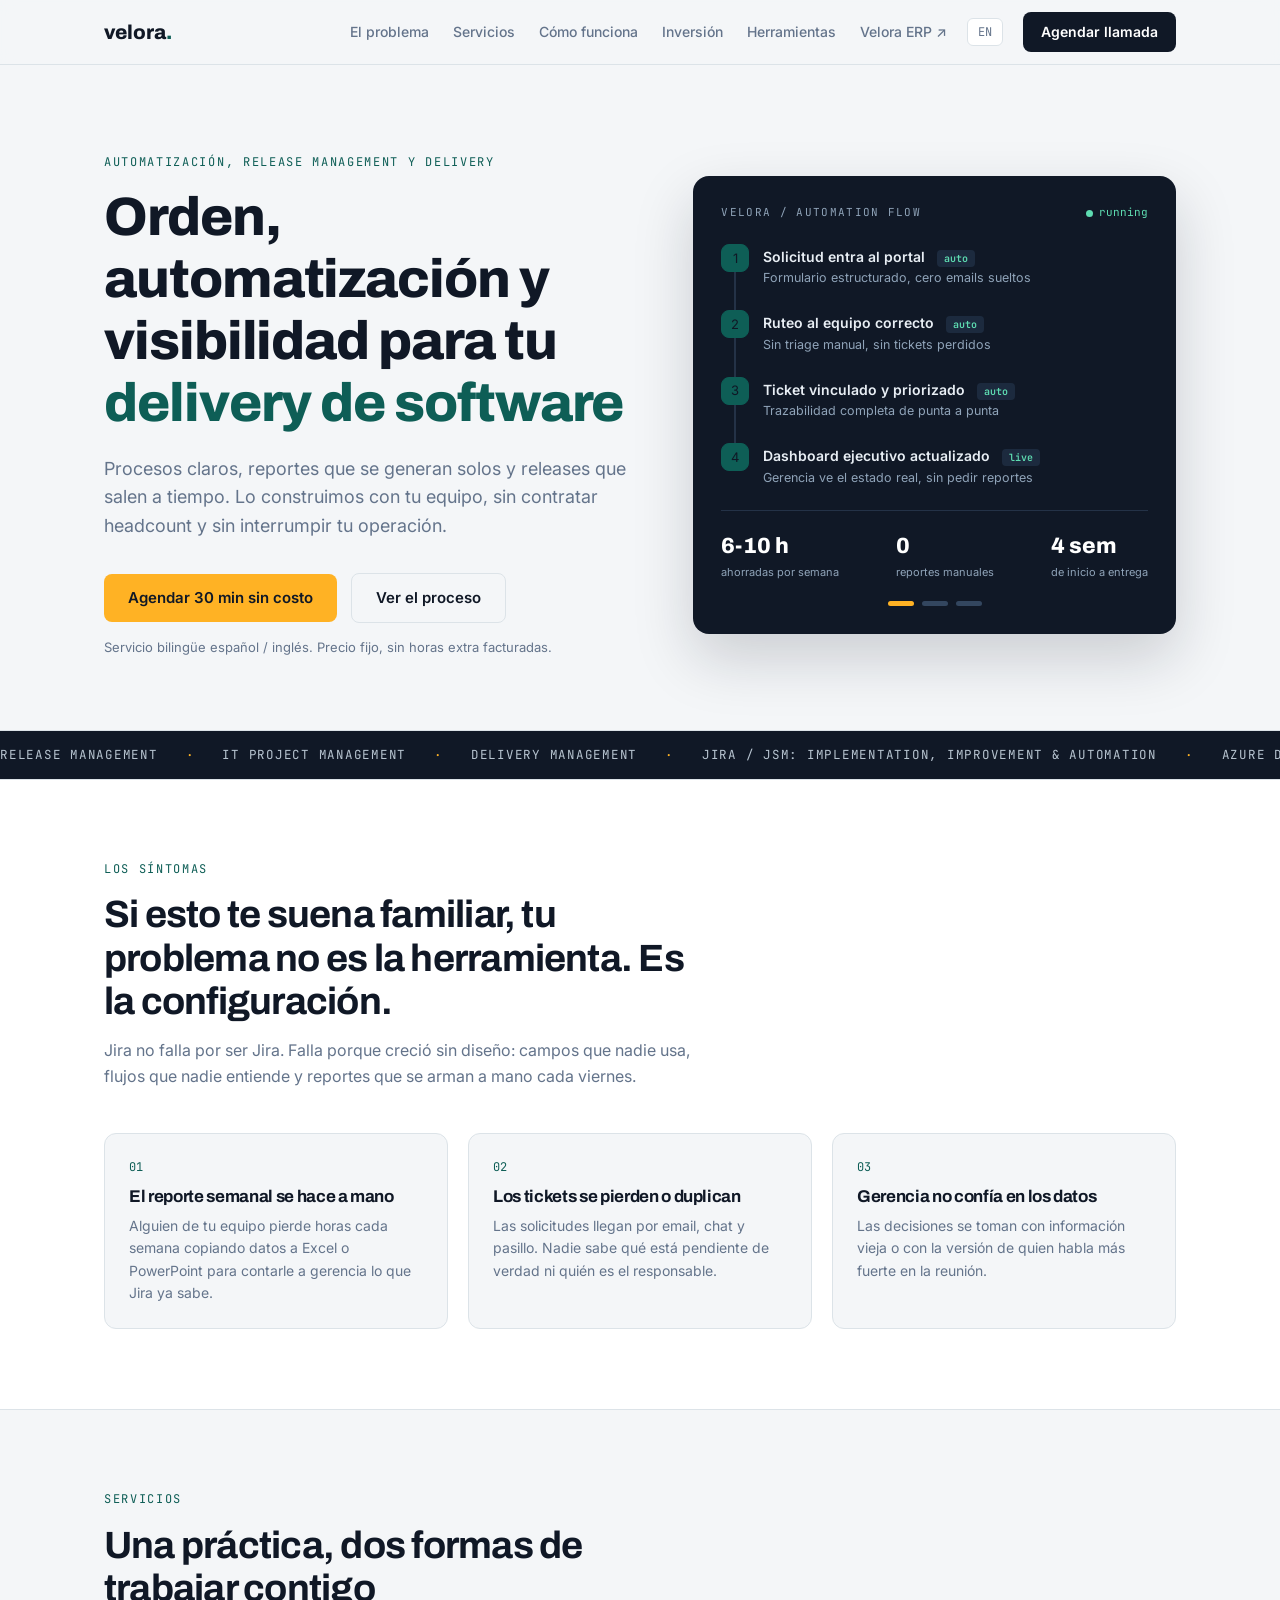
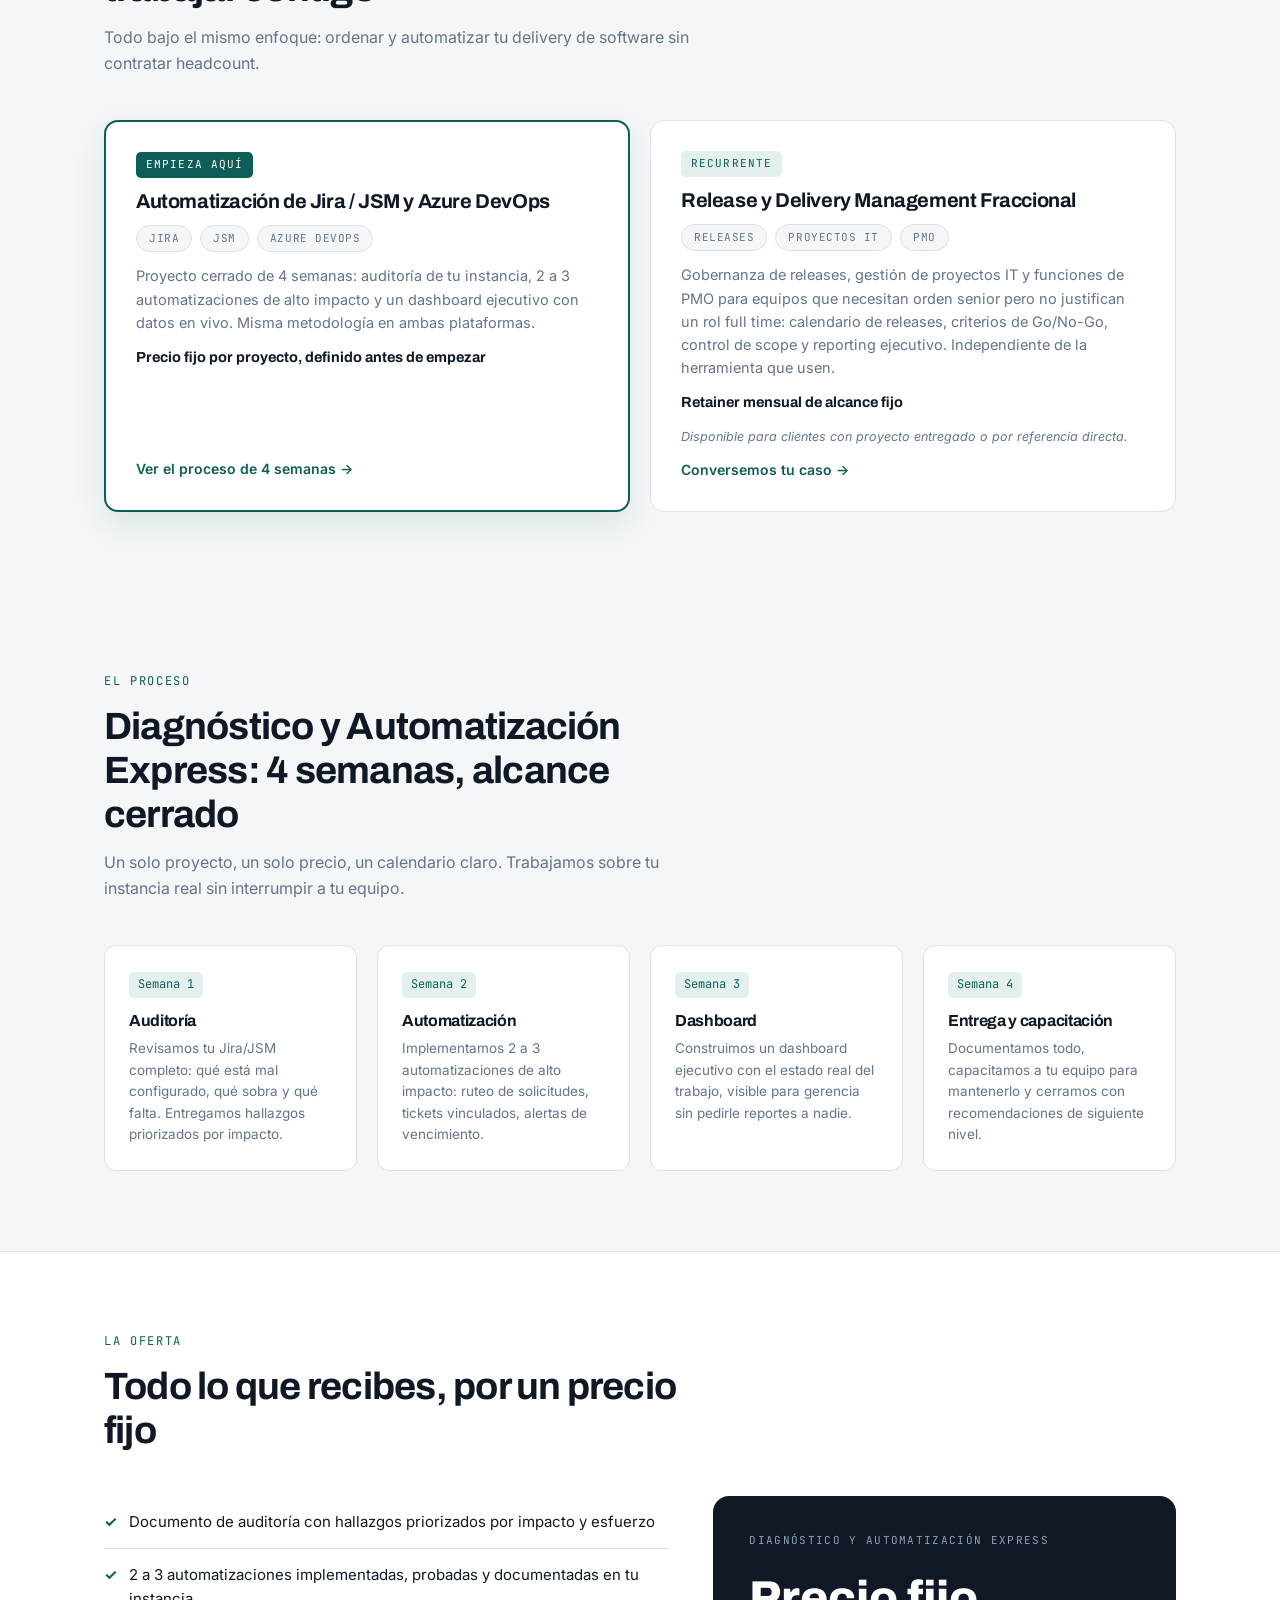
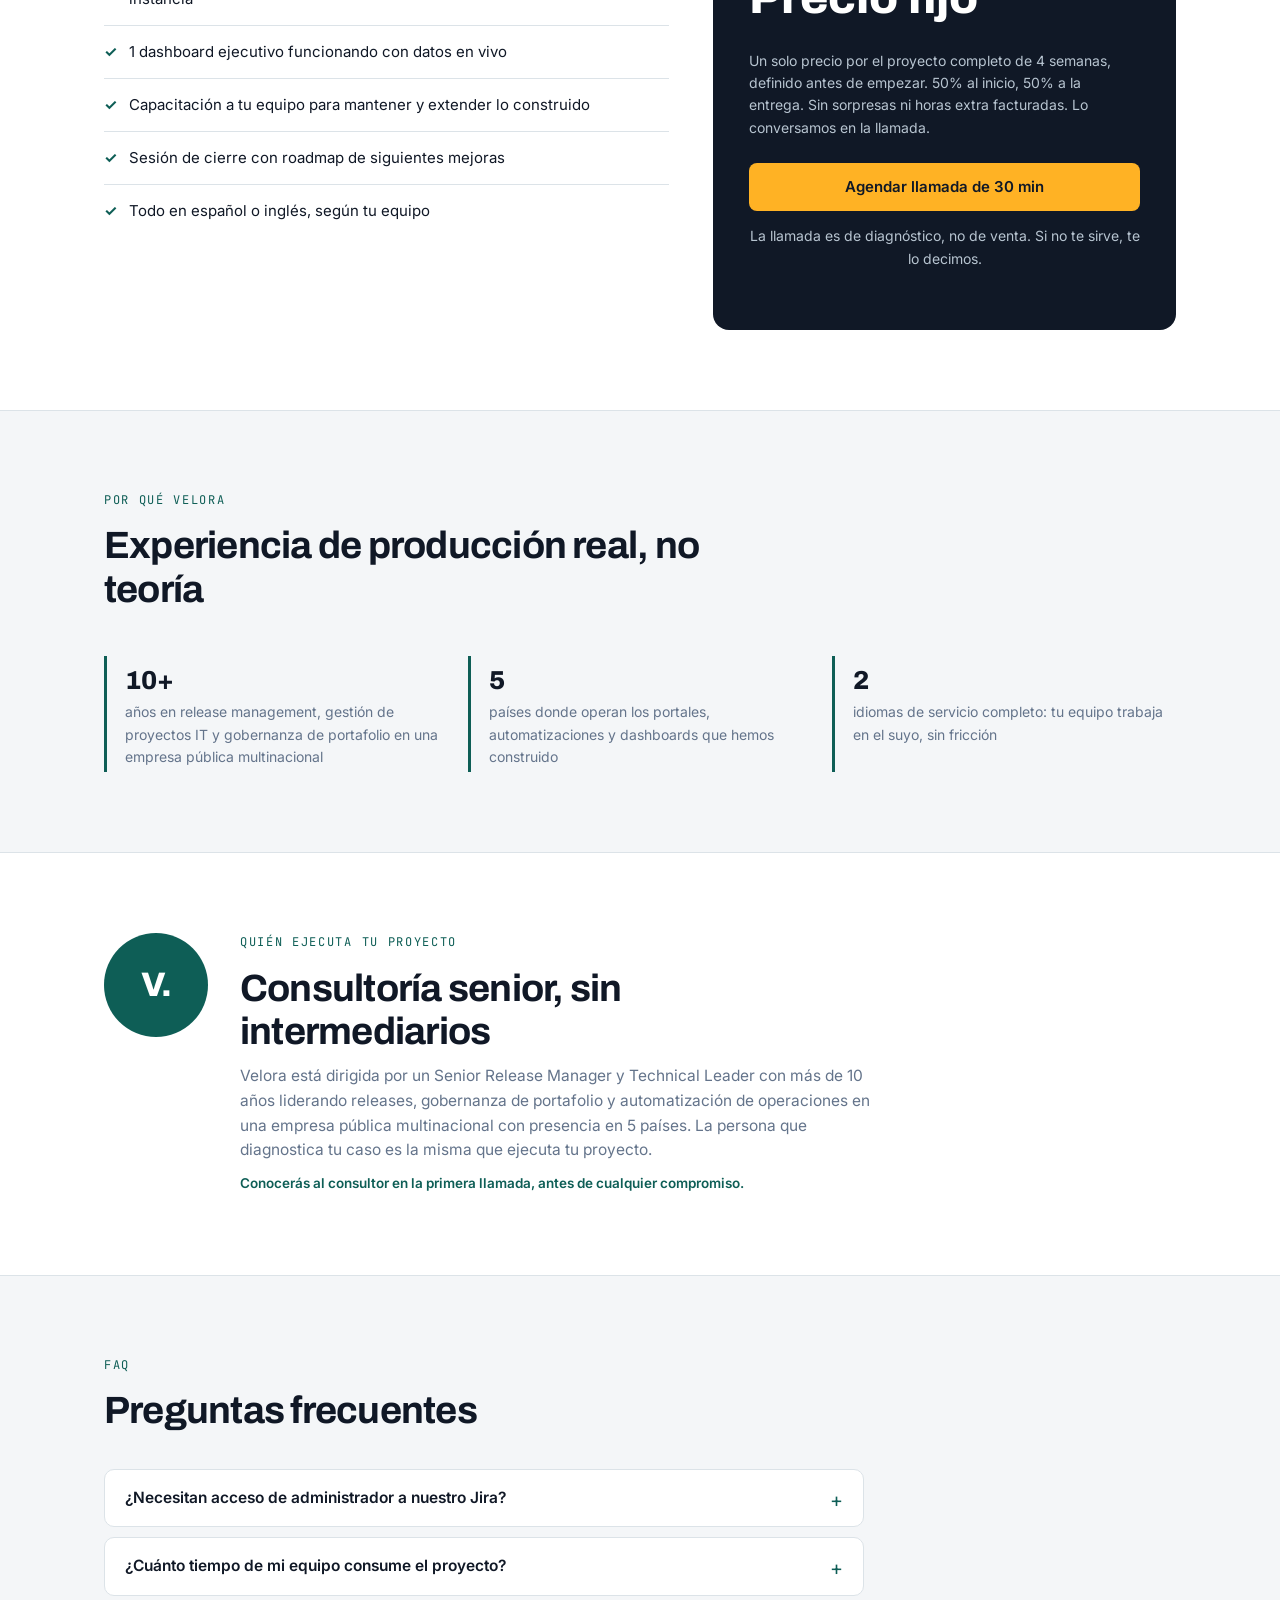
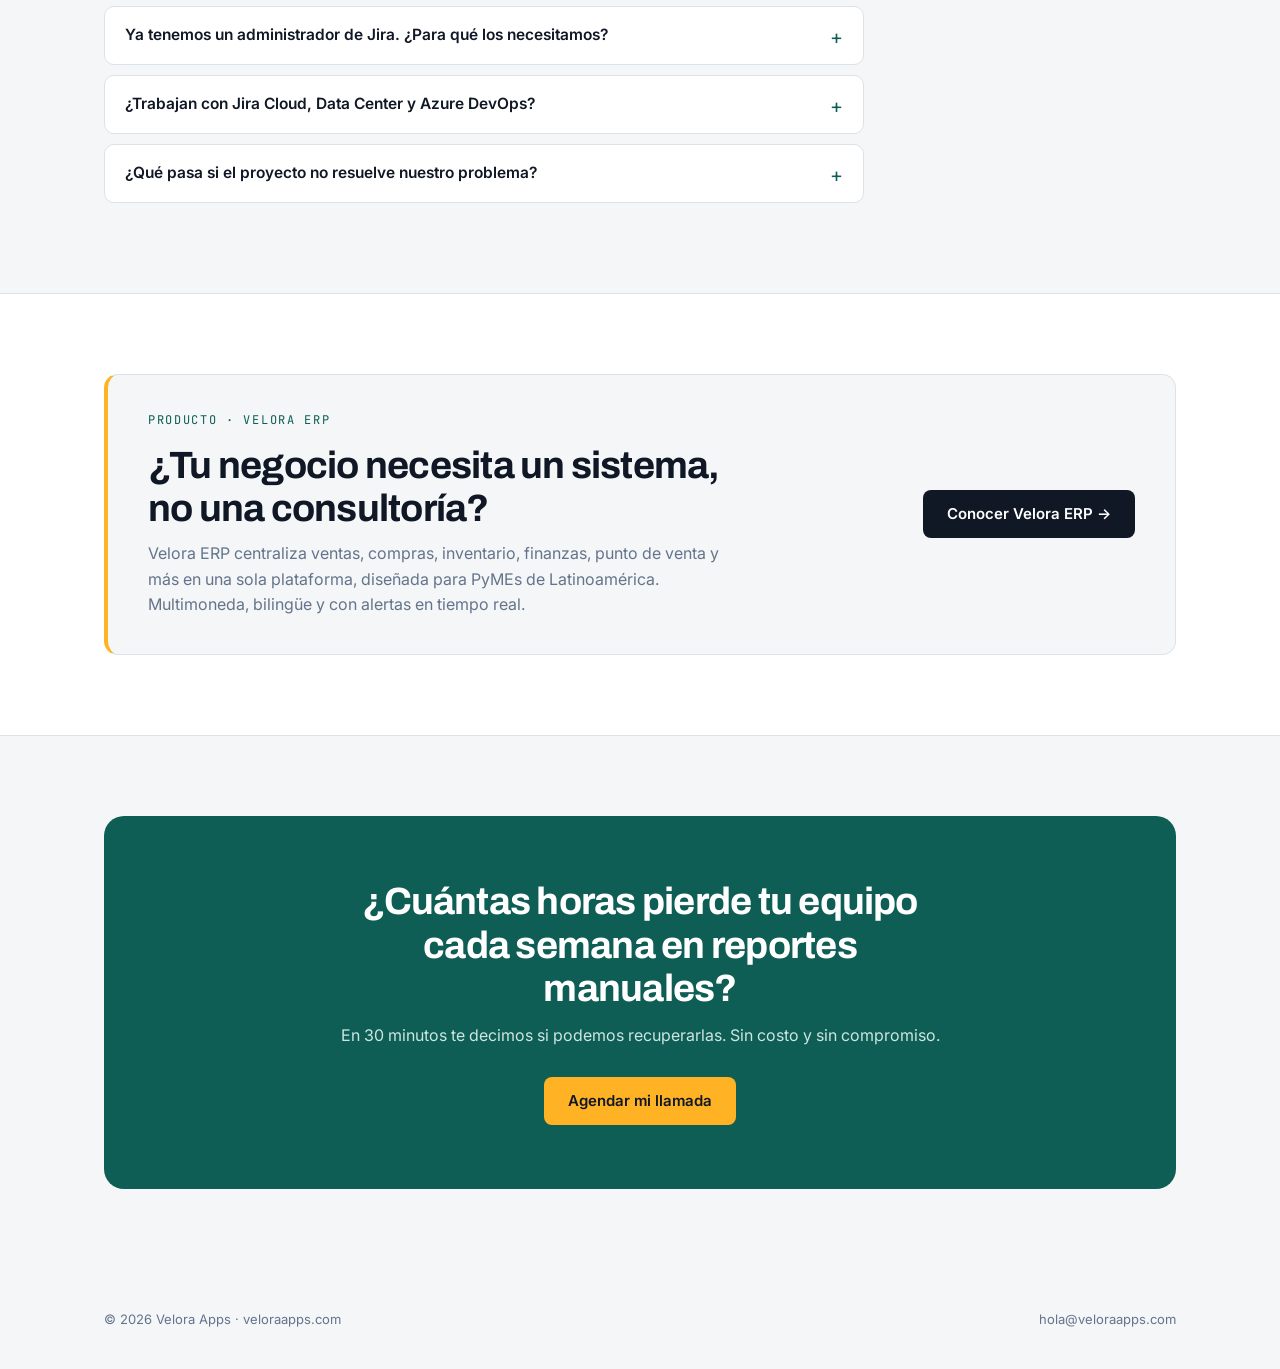
==== commit 23375d53: "Add /tools product hub landing page Creates /tools/index.html following the repo's static single-fil" ====
--- a/index.html
+++ b/index.html
@@ -204,7 +204,8 @@
         <a href="#servicios" data-i18n="nav0">Servicios</a>
         <a href="#proceso" data-i18n="nav2">Cómo funciona</a>
         <a href="#precio" data-i18n="nav3">Inversión</a>
-        <a href="/erp" data-i18n="navErp">Velora ERP ↗</a>
+        <a href="/tools" data-i18n="navTools">Herramientas</a>
+        <a href="https://erp.veloraapps.com" data-i18n="navErp">Velora ERP ↗</a>
       </div>
       <button class="lang-toggle" id="langBtn" aria-label="Switch language">EN</button>
       <a href="#precio" class="btn btn-sm" data-i18n="navCta">Agendar llamada</a>
@@ -449,7 +450,7 @@
         <h2 style="margin-bottom:10px" data-i18n="erpH2">¿Tu negocio necesita un sistema, no una consultoría?</h2>
         <p class="sub" style="margin-bottom:0" data-i18n="erpP">Velora ERP centraliza ventas, compras, inventario, finanzas, punto de venta y más en una sola plataforma, diseñada para PyMEs de Latinoamérica. Multimoneda, bilingüe y con alertas en tiempo real.</p>
       </div>
-      <a href="/erp" class="btn" data-i18n="erpCta">Conocer Velora ERP →</a>
+      <a href="https://erp.veloraapps.com" class="btn" data-i18n="erpCta">Conocer Velora ERP →</a>
     </div>
   </div>
 </section>
@@ -496,7 +497,7 @@
 // Language toggle
 const i18n = {
   en: {
-    nav0:"Services", nav1:"The problem", nav2:"How it works", nav3:"Pricing", navCta:"Book a call",
+    nav0:"Services", nav1:"The problem", nav2:"How it works", nav3:"Pricing", navTools:"Tools", navCta:"Book a call",
     heroEyebrow:"Automation, release management and delivery",
     svEyebrow:"Services", svH2:"One practice, two ways to work with you",
     svSub:"All under the same approach: bringing order and automation to your software delivery, no headcount required.",
